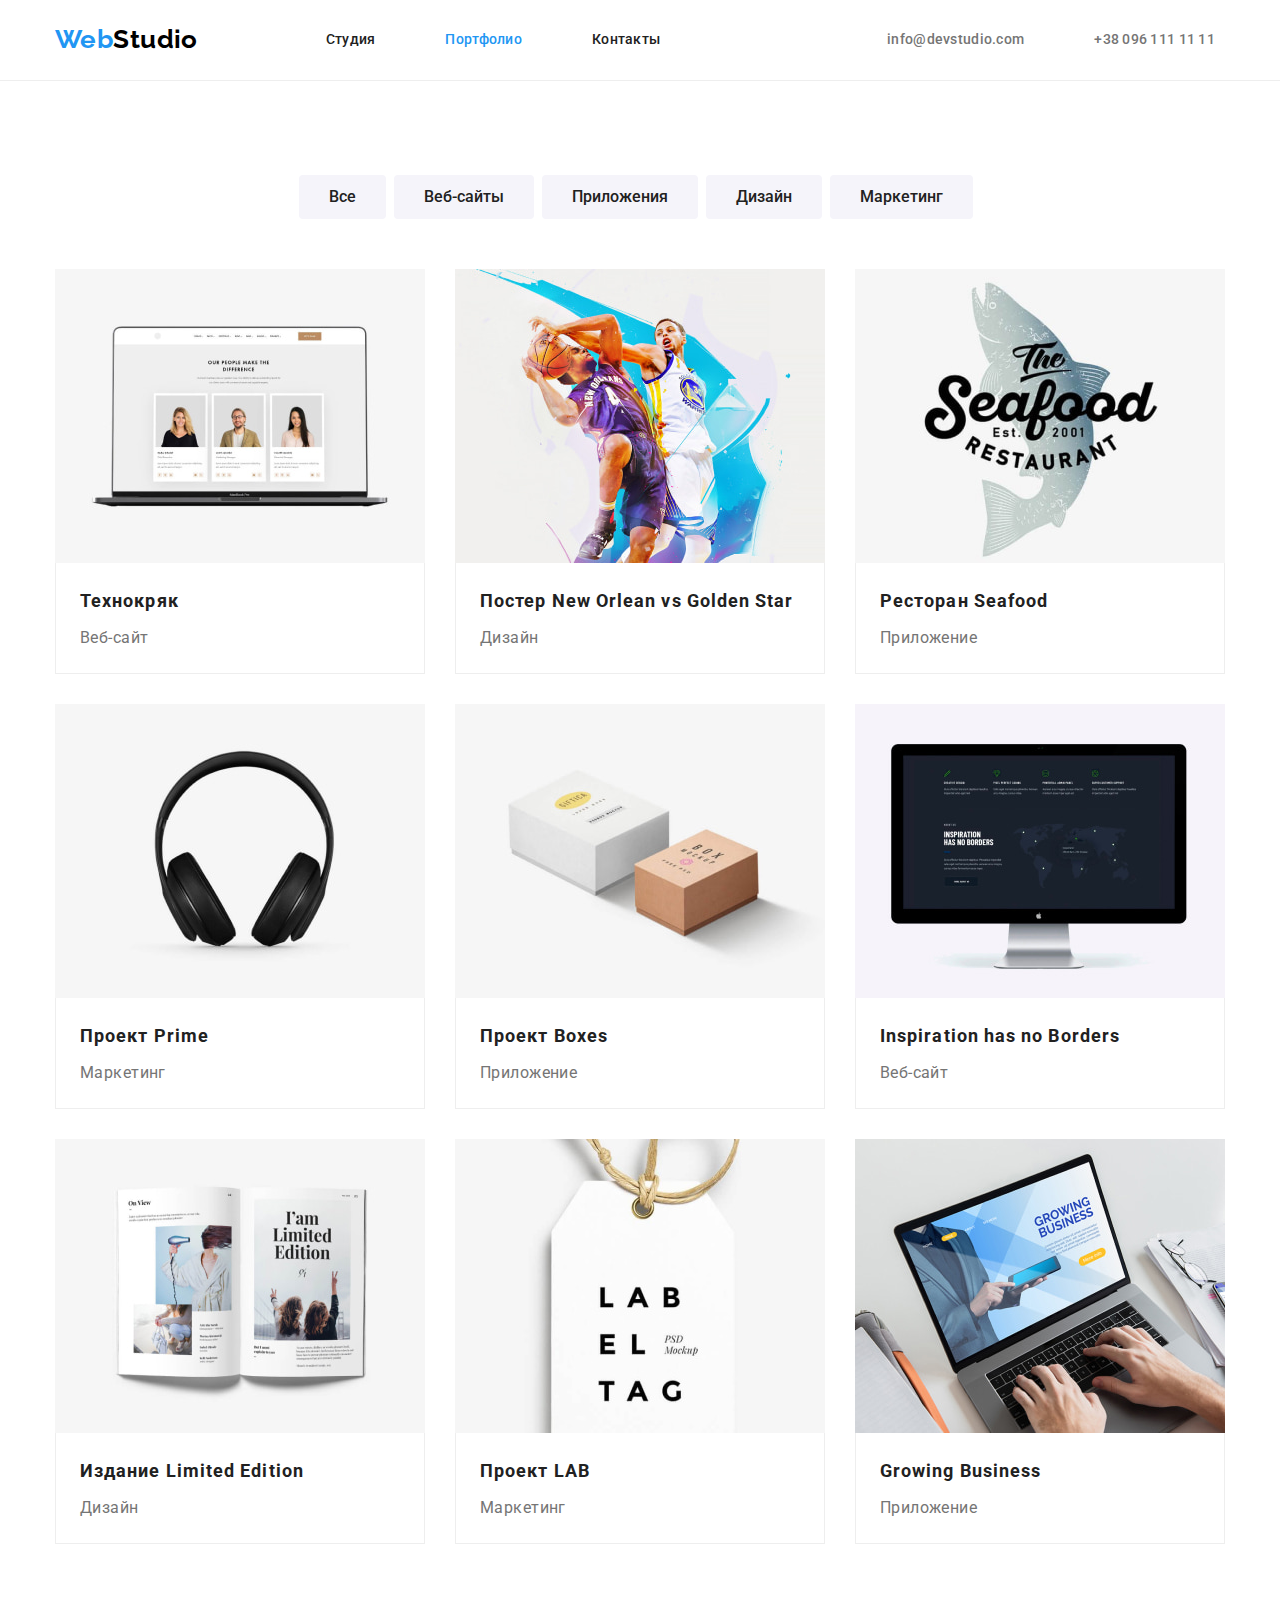
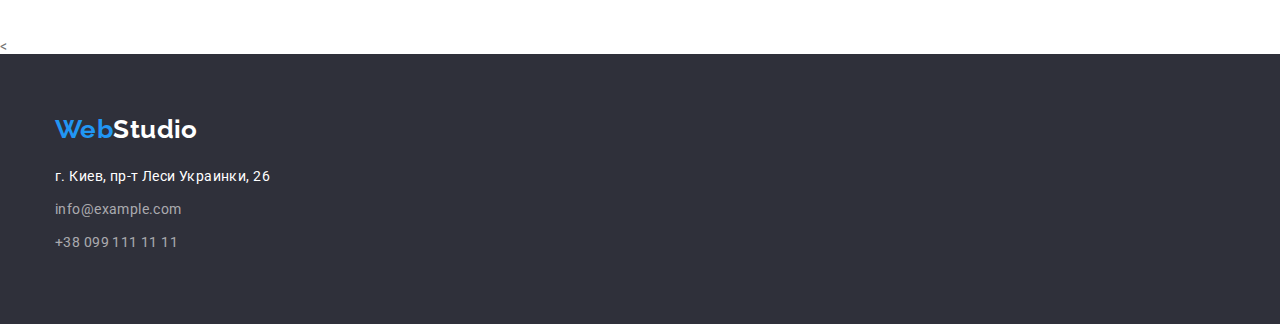
==== portfolio.html @ 542a83ba "16.04." ====
<!DOCTYPE html>
<html lang="ru">
<head>
    <meta charset="UTF-8">
    <meta http-equiv="X-UA-Compatible" content="IE=edge">
    <meta name="viewport" content="width=device-width, initial-scale=1.0">
    <title>portfolio</title>
    <link rel="preconnect" href="https://fonts.googleapis.com">
    <link rel="preconnect" href="https://fonts.gstatic.com" crossorigin>
    <link href="https://fonts.googleapis.com/css2?family=Roboto:wght@400;500;700;900&display=swap" rel="stylesheet">
    <link href="https://fonts.googleapis.com/css2?family=Raleway:wght@700&family=Roboto:wght@400;500;700;900&display=swap"
        rel="stylesheet">
    <link rel="stylesheet" href="https://cdnjs.cloudflare.com/ajax/libs/modern-normalize/1.1.0/modern-normalize.min.css">
    <link rel="stylesheet" href="./css/style.css">
</head>
<body>
    <header class="header">
        <div class="conteiner nav-head">
            <a href="https://www.google.com/"><span class="web-logo">Web</span><span class="studio-logo">Studio</span></a>
            <nav>
                <ul class="site-nav list">
                    <li class="item"> <a href="./index.html" class="link">Студия</a></li>
                    <li class="item"> <a href="#" class="link current">Портфолио</a></li>
                    <li class="item"> <a href="https://www.google.com/" class="link">Контакты</a></li>
                </ul>
            </nav>
            <ul class="auth-nav list">
                <li class="item"> <a href="mailto:info@devstudio.com" class="link">info@devstudio.com</a></li>
                <li class="item"> <a href="tel:+380961111111" class="link">+38 096 111 11 11</a></li>
            </ul>
        </div>
    </header>
    <main>
        <!--nav-button-->
        <section class="section">
            <div class="conteiner">
            <h1 class="invisible-header">Nav-button</h1>
            <!-- <div class="flex-container"> -->
            <ul class=" nav-projects list">
                <li class="item btn-projects"><button type="button" class="button">Все</button> </li>
                <li class="item btn-projects"><button type="button"class="button">Веб-сайты</button></li>
                <li class="item btn-projects"><button type="button" class="button">Приложения</button></li>
                <li class="item btn-projects"><button type="button" class="button">Дизайн</button></li>
                <li class="item btn-projects"><button type="button" class="button">Маркетинг</button></li>
            </ul>
        <!--progects-->
            <ul class="advantage list">
                <li class="flex-element-work">
                <a href=""><img src="./images/tech-crack.jpg" width="370" alt="Laptop"> 
                <div class="card-text">
                    <h2 class="section-title-progects">Технокряк</h2>
                    <p class="section-text-progects ">Веб-сайт</p>
                    </div>
                    </a>
                </li>
                <li class="flex-element-work">
                    <a href=""><img src="./images/poster.jpg" width="370" alt="Basketball team poster ">
                <div class="card-text">
                        <h2 class="section-title-progects">Постер New Orlean vs Golden Star</h2>
                    <p class="section-text-progects">Дизайн</p>
                </div></a>
                </li>
                <li class="flex-element-work">
                    <a href=""><img src="./images/restoran.jpg" width="370" alt="restoran-app">
                <div class="card-text">
                        <h2 class="section-title-progects">Ресторан Seafood</h2>
                    <p class="section-text-progects">Приложение</p>
                </div></a>
                </li>
                <li class="flex-element-work">
                    <a href=""><img src="./images/progect-prime.jpg" width="370" alt="headphones">
                    <div class="card-text">
                        <h2 class="section-title-progects">Проект Prime</h2>
                    <p class="section-text-progects">Маркетинг</p>
                </div></a>
                </li>
                <li class="flex-element-work">
                    <a href=""><img src="./images/progect-boxes.jpg" width="370" alt="Boxes">
                    <div class="card-text">
                        <h2 class="section-title-progects">Проект Boxes</h2>
                    <p class="section-text-progects">Приложение</p>
                </div></a>
                </li>
                <li class="flex-element-work">
                    <a href=""><img src="./images/inspiration.jpg" width="370" alt="Imac">
                    <div class="card-text">
                        <h2 class="section-title-progects">Inspiration has no Borders</h2>
                    <p class="section-text-progects">Веб-сайт</p>
                </div></a>
                </li>
                <li class="flex-element-work">
                    <a href=""><img src="./images/edition-limited.jpg" width="370" alt="Book">
                    <div class="card-text">
                        <h2 class="section-title-progects">Издание Limited Edition</h2>
                    <p class="section-text-progects">Дизайн</p>
                </div></a>
                </li>
                <li class="flex-element-work">
                    <a href=""><img src="./images/project-lab.jpg" width="370" alt="Tag">
                    <div class="card-text">
                        <h2 class="section-title-progects">Проект LAB</h2>
                    <p class="section-text-progects">Маркетинг</p>
                </div></a>
                </li>
                <li class="flex-element-work">
                    <a href=""><img src="./images/gro-bes.jpg" width="370" alt="Lapto and hands">
                    <div class="card-text">
                        <h2 class="section-title-progects">Growing Business</h2>
                    <p class="section-text-progects">Приложение</p>
                </div></a>
                </li>
            </ul>
            
            </div>
            </section>
        </main>
< <footer class="footer-bg">
        <div class="conteiner">
    <a href="https://www.google.com/"> <span class="web-logo-fr">Web</span><span class="studio-logo-footer">Studio</span></a>
        <address class="footer-adress">
            <ul class="footer-list list">
            <li><p class="footer-list-adress">г. Киев, пр-т Леси Украинки, 26</p> </li> 
            <li><a href="mailto:info@example.com" class="footer-list-contacts">info@example.com</a> </li>   
            <li><a href="tel:+380991111111" class="footer-list-contacts">+38 099 111 11 11</a> </li>
        </ul>
    </address>
</div>
    </footer>
</body>
</html>
---- css/style.css ----
/*Переменные*/
:root {
  --primary-text-color: #757575;
  --title-text-color: #212121;
  --accent-text-color: #2196f3;
  --primary-bg-color: #e5e5e5;
  --header-bg-color: #ffffff;
  --logo-text-studio: #000000;
  --footer-bg-color: #2f303a;
  --border-color: #eeeeee;
  --comand-bg-color: #f5f4fa;
  --hero-bg-color:#C4C4C4;
  --customers-border-color:#AFB1B8;
}
*, ::after, ::before {
    box-sizing: border-box;
    max-width: 100%;
    height: auto;
}

/*Основные*/
body {
  background-color: var(--header-bg-color);
  color: var(--primary-text-color);
  font-family: Roboto, sans-serif;
  font-size: 14px;
  letter-spacing: 0.03em;
}
img{
  display: block;
  max-width: 100%;
  height: auto;
}
a {
  text-decoration: none;
}
h1,
h2,
h3,
h4,
h5,
h6,
p {
  margin: 0;
  padding: 0;
}
.conteiner {
  width: 1200px;
  padding-left: 15px;
  padding-right: 15px;
  margin-left: auto;
  margin-right: auto;
  /* outline: 2px solid tomato; */
}

.list {
  margin: 0;
  padding: 0;
  list-style: none;
  line-height: 1.7;
}

/*Шапка*/
.header {
  background-color: var(--header-bg-color);
  border-bottom: 1px solid var(--border-color);
}
.web-logo {
  display: inline-block;
  color: var(--accent-text-color);
  font-family: "Raleway";
  font-weight: 700;
  font-size: 26px;
  line-height: 1.2;
  text-decoration: none;
  padding-top: 24px;
  padding-bottom: 25px;
}
.studio-logo {
  color: var(--logo-text-studio);
  font-family: "Raleway";
  font-weight: 700;
  font-size: 26px;
  line-height: 1.2;
  text-decoration: none;
  padding-top: 24px;
  padding-bottom: 25px;
  padding-right: 25px;
}
.logo .studio-logo:hover,
.logo .studio-logo:focus {
  color: var(--accent-text-color);
  text-decoration: none;
}
.icon-header{
    display: inline-block;
    

}
.site-nav>.item{
  padding-top: 20px;
  padding-bottom: 20px;
  padding-left: 10px;
  padding-right: 10px;
}
.auth-nav>.item{
  padding-top: 20px;
  padding-bottom: 20px;
  padding-left: 10px;
  padding-right: 10px;
}
.site-nav .link {
  color: var(--title-text-color);
  font-weight: 500;
  line-height: 1.14;
  letter-spacing: 0.02em;
}
.site-nav {
  display: flex;
  margin-left: 93px;
  
}
.site-nav .item:not(:last-child) {
  margin-right: 50px;
}
.site-nav .link:hover,
.site-nav .link:focus {
  color: var(--accent-text-color);
}

.site-nav .link.current {
  color: var(--accent-text-color);
}
.auth-nav .link {
  color: var(--primary-text-color);
  font-weight: 500;
  line-height: 1.14;
  letter-spacing: 0.02em;
}
.auth-nav .link:hover,
.auth-nav .link:focus {
  color: var(--accent-text-color);
}
.auth-nav {
  display: flex;
  margin-left: auto;
}
.auth-nav .item + .item {
  margin-left: 50px;
}
.nav-head {
  display: flex;
  align-items: center;
}
.nav-projects {
  display: flex;
  margin-bottom: 50px;
  justify-content: center;
}
.nav-projects > .item {
  margin-right: 8px;
}
/*Основной блок*/

.section .section-title {
  color: var(--title-text-color);
  font-weight: 700;
  line-height: 2;
  letter-spacing: 0.06em;
}
.section {
  padding-top: 94px;
  padding-bottom: 94px;
}
.centered {
  text-align: center;
}
.hero {
  background-color: var(--hero-bg-color);
  
  text-align: center;
  background-repeat: no-repeat;
  background-size: cover;
  padding-top: 200px;
  padding-bottom: 200px;
background: rgba(47, 48, 58, 0.4);
}
.overlay{
  max-width: 1600px;
  height: 600px;
  margin-right: auto;
  margin-left: auto;
  background-position: center; 
  background-image: linear-gradient(
    to right,
    rgba(47, 48, 58, 0.4),
    rgba(47, 48, 58, 0.4)
    ),
    url(../images/bg-image.png);
}

.section-title-main {
  width: 696px;
  margin: 0 auto;
  color: var(--header-bg-color);
  font-weight: 900;
  font-size: 44px;
  line-height: 1.36;
  letter-spacing: 0.06em;
  text-transform: uppercase;
}

.advantage {
  display: flex;
  flex-wrap: wrap;
  margin-right: -30px;
  margin-top: -30px;
}
.advantage-studio {
  display: flex;
  justify-content: space-between;
}
.advantage-studio-work{
  padding-top: 0;
}

.card-text {
  padding-left: 24px;
  padding-right: 24px;
  padding-top: 20px;
  padding-bottom: 20px;
  border-left: 1px solid var(--border-color);
  border-right: 1px solid var(--border-color);
  border-bottom: 1px solid var(--border-color);
}
.flex-container {
  display: flex;
  flex-wrap: wrap;
}
.flex-container-comand {
}
.flex-element-comand {
      background: #FFFFFF;
    /* material shadow v1 */
    box-shadow: 0px 1px 3px rgba(0, 0, 0, 0.12), 0px 1px 1px rgba(0, 0, 0, 0.14), 0px 2px 1px rgba(0, 0, 0, 0.2);
    border-radius: 0px 0px 4px 4px;
  margin-right: 30px;
}
.flex-element-comand:nth-child(n + 4) {
  margin-right: 0;
}

.comand {
  background-color: var(--comand-bg-color);
}
 .flex-element {
  width: 270px;
} 

.flex-element:nth-child(n + 4) {
  margin-right: 0;
}

.flex-element-work {
  flex-basis: calc((100% - 60px) / 3);
  margin-right: 30px;
  margin-top: 30px;
  
}
.flex-element-work:nth-child(3n) {
  margin-right: 0;
}
.flex-element-work:nth-last-child(-1 + 3) {
  margin-bottom: 0;
}

.section-title-studio {
  margin-bottom: 10px;
  color: var(--title-text-color);
  font-size: 14px;
  font-weight: 700;
  line-height: 1.14;
  text-transform: uppercase;
}
.section-text-studio {
  color: var(--primary-text-color);
  line-height: 1.71;
}
.section-title-progects {
  margin-bottom: 4px;
  color: var(--title-text-color);
  font-size: 18px;
  font-weight: 700;
  line-height: 2;
  letter-spacing: 0.06em;
}
.section-text-progects {
  color: var(--primary-text-color);
  font-size: 16px;
  line-height: 1.875;
}
.section-title-block {
  margin-bottom: 50px;
  color: var(--title-text-color);
  font-weight: 700;
  font-size: 36px;
  line-height: 1.17;
}
.section-title-comand {
  margin-top: 30px;
  margin-bottom: 10px;
  color: var(--title-text-color);
  font-weight: 500;
  font-size: 16px;
  line-height: 1.19;
  text-align: center;
}
.section-text-comand {
  color: var(--primary-text-color);
  font-size: 16px;
  line-height: 1.19;
  text-align: center;
  margin-bottom: 30px;
}

.section-text {
  line-height: 1.7;
}

/*Buton*/
.button {
  color: var(--title-text-color);
  background-color: var(--comand-bg-color)
  cursor: pointer;
  font-weight: 500;
  font-size: 16px;
  line-height: 1.625;
  border-radius: 4px;
  border-color: transparent;
}
.btn-projects{
background-color: var(--comand-bg-color);
color: var(--title-text-color);
border-radius: 4px;
padding-top: 6px;
padding-bottom: 6px;
padding-left: 22px;
padding-right: 22px;
}
.btn-projects:hover,
.btn-projects:focus{
  background-color: var(--accent-text-color);
  color: var(--header-bg-color);

}
.button:hover,
.button:focus {
  background-color: var(--accent-text-color);
  color: var(--header-bg-color);
  
}

/* .nav-projects > .item {
  background-color: var(--comand-bg-color);
} */

.button-primary {
  display: flex;
  flex-direction: row;
  align-items: flex-start;
  padding: 10px 32px;
  box-shadow: 0px 4px 4px rgba(0, 0, 0, 0.15);
  border-radius: 4px;
  margin-left: auto;
  margin-right: auto;
  margin-top: 30px;
  background-color: var(--accent-text-color);
  color: var(--header-bg-color);
  border-color: var(--accent-text-color);
  font-weight: 700;
  font-size: 16px;
  line-height: 1.875;
  border-radius: 4px;
  border-color: transparent;
}

.button-primary:hover,
.button-primary:focus {
  background-color: var(--header-bg-color);
  color: var(--accent-text-color);
}
.customers-title{
  color: var(--title-text-color);
  font-weight: 700;
  font-size: 36px;
  line-height: 1,1719;
  text-align: center;
}
.customers-list{
  display: flex;
}
 .customers-img{
  flex-wrap: nowrap;
  display: block;
  margin-top: 50px;
  margin-right: 30px;
  padding-top: 16px;
  padding-bottom: 16px; 
  padding-left: 32px; 
  padding-right: 32px;
  border: 1px solid var(--customers-border-color);
  border-radius: 4px;
} 
.customers-img:hover {
  color: var(--accent-text-color);
}
.customers-img:last-child {
  margin-right:0;
}
.logo-customers{
  color: var(--customers-border-color);
}
.logo-customers:hover{
  color: var(--accent-text-color);
}
/*Низ*/
.footer-bg {
  background-color: var(--footer-bg-color);
  padding-top: 60px;
  padding-bottom: 60px;
}

.footer-list-adress {
  color: var(--header-bg-color);
  font-style: normal;
  font-size: 14px;
  line-height: 1.71;
  margin-bottom: 9px;
}

.footer-list-contacts {
  font-style: normal;
  line-height: 1.7;
  color: rgba(255, 255, 255, 0.6);
  margin-bottom: 9px;
}

.web-logo-fr {
  display: inline-block;

  color: var(--accent-text-color);

  font-family: "Raleway";
  font-weight: 700;
  font-size: 26px;
  line-height: 1.2;
  text-decoration: none;
}


.studio-logo-footer {
  color: var(--header-bg-color);
  font-family: "Raleway";
  font-weight: 700;
  font-size: 26px;
  line-height: 1.2;
  text-decoration: none;
}

.footer-adress {
  margin-top: 20px;
}
.footer-list-contacts{
  display: block;
  margin-bottom: 9px;
}
.tel {
  margin-bottom: 0;
}

.invisible-header {
  display: none;
}
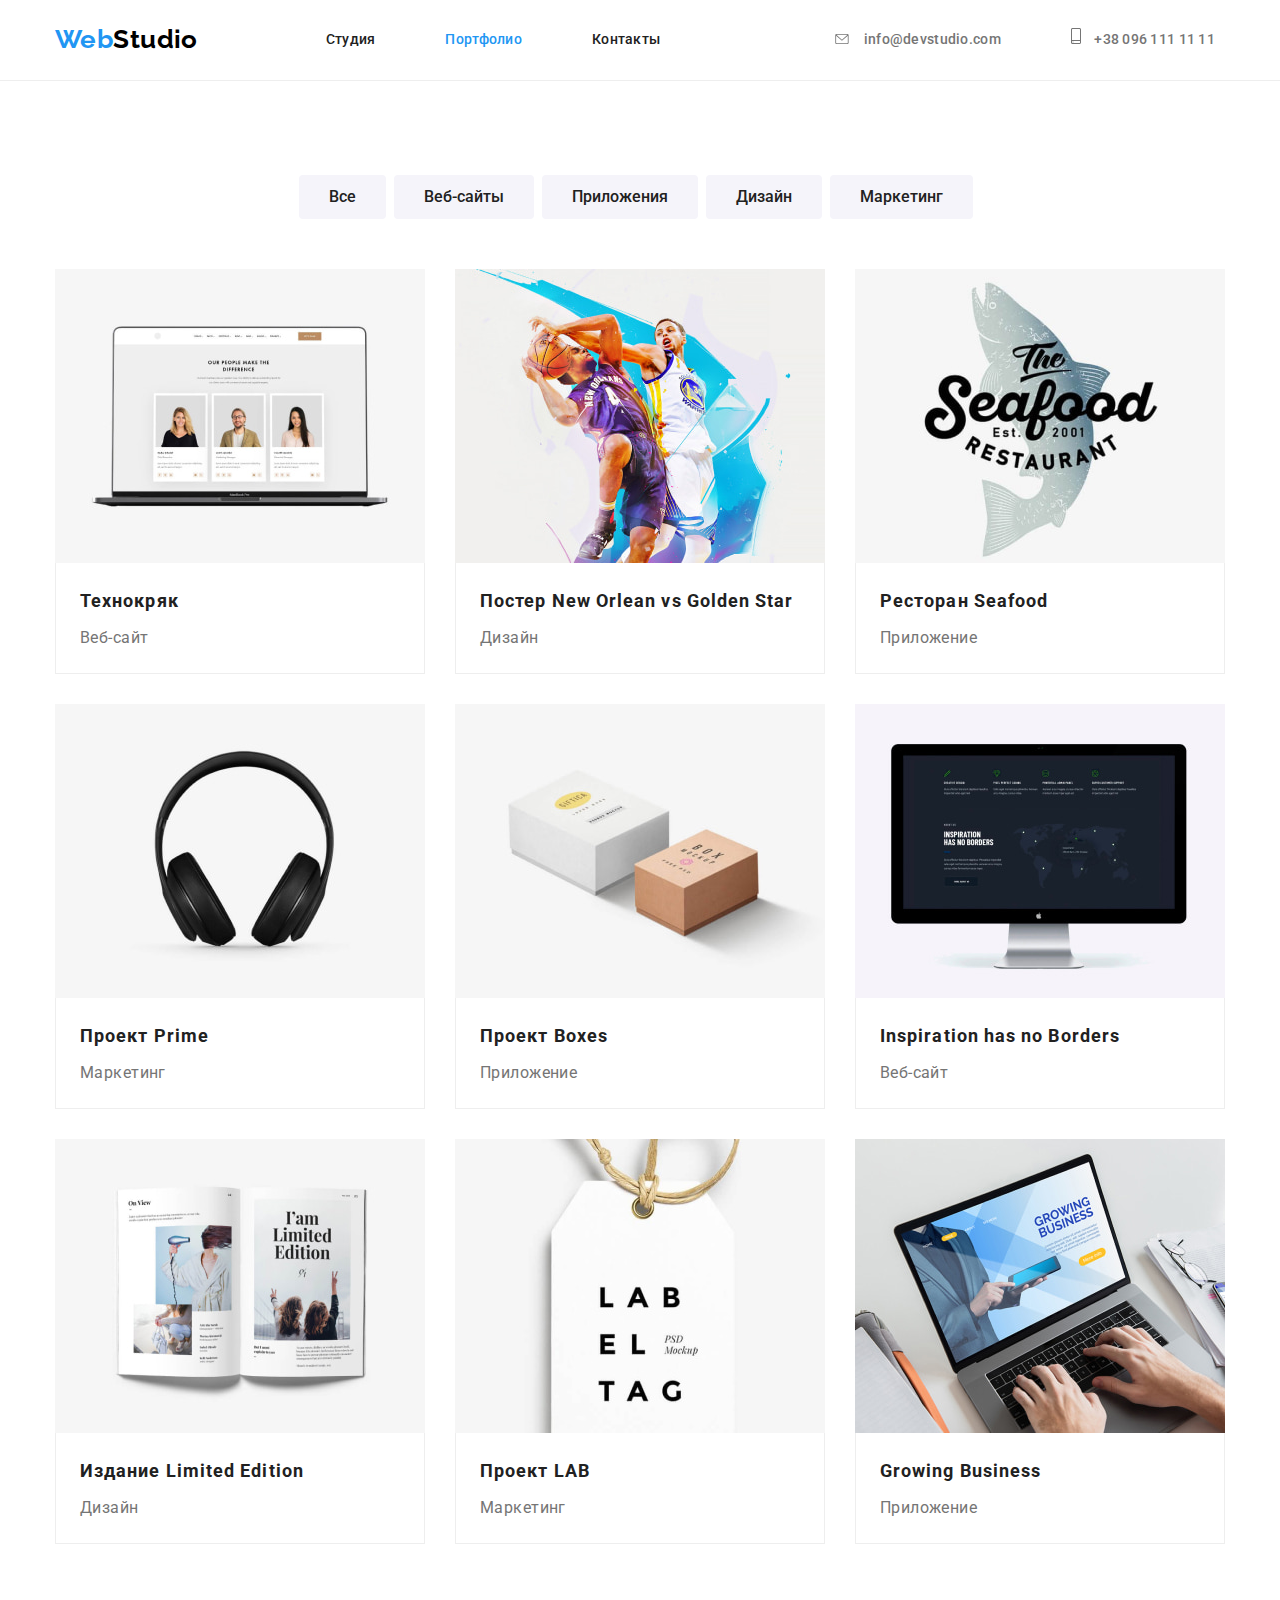
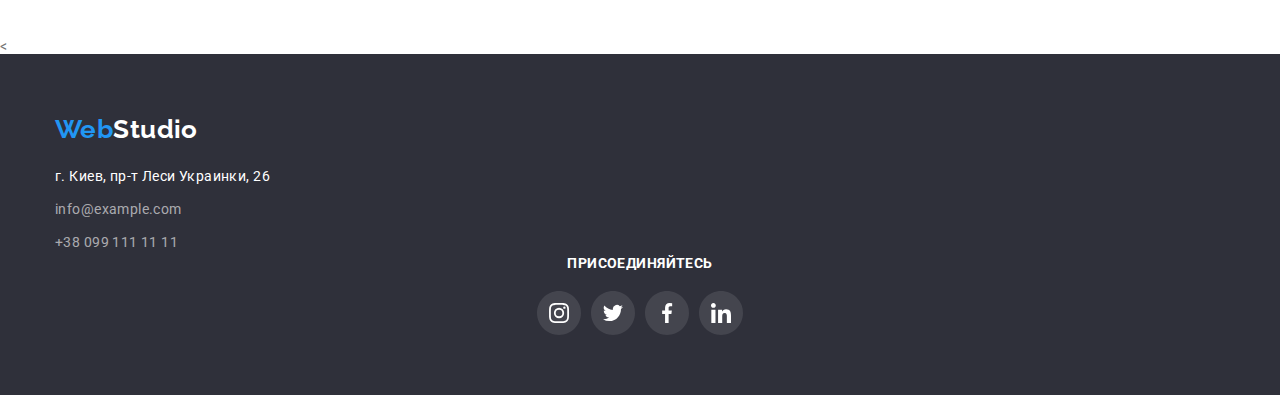
==== commit a018d106: "17.04" ====
--- a/portfolio.html
+++ b/portfolio.html
@@ -19,14 +19,32 @@
             <a href="https://www.google.com/"><span class="web-logo">Web</span><span class="studio-logo">Studio</span></a>
             <nav>
                 <ul class="site-nav list">
-                    <li class="item"> <a href="./index.html" class="link">Студия</a></li>
+                    <li class="item"> <a href="./index.html" class="link ">Студия</a></li>
                     <li class="item"> <a href="#" class="link current">Портфолио</a></li>
                     <li class="item"> <a href="https://www.google.com/" class="link">Контакты</a></li>
                 </ul>
             </nav>
             <ul class="auth-nav list">
-                <li class="item"> <a href="mailto:info@devstudio.com" class="link">info@devstudio.com</a></li>
-                <li class="item"> <a href="tel:+380961111111" class="link">+38 096 111 11 11</a></li>
+                <li class="item">
+                    <svg class="icon-header-mail" width="10px" height="16px">
+                        <use href="./icon/sprite.svg#icon-mail">
+    
+                        </use>
+                    </svg>
+    
+                    <a href="mailto:info@devstudio.com" class="link">info@devstudio.com</a>
+    
+                </li>
+                <li class="item">
+                    <svg class="icon-header" width="10px" height="16px">
+                        <use href="./icon/sprite.svg#icon-smartphone">
+    
+                        </use>
+                    </svg>
+                    <a href="tel:+380961111111" class="link">+38 096 111 11 11</a>
+                </li>
+    
+    
             </ul>
         </div>
     </header>
@@ -114,14 +132,38 @@
             </div>
             </section>
         </main>
-< <footer class="footer-bg">
+<  <footer class="footer-bg">
         <div class="conteiner">
+            
     <a href="https://www.google.com/"> <span class="web-logo-fr">Web</span><span class="studio-logo-footer">Studio</span></a>
         <address class="footer-adress">
             <ul class="footer-list list">
             <li><p class="footer-list-adress">г. Киев, пр-т Леси Украинки, 26</p> </li> 
             <li><a href="mailto:info@example.com" class="footer-list-contacts">info@example.com</a> </li>   
-            <li><a href="tel:+380991111111" class="footer-list-contacts">+38 099 111 11 11</a> </li>
+            <li><a href="tel:+380991111111" class="footer-list-contacts tel">+38 099 111 11 11</a> </li>
+        </ul>
+        <h2 class="title-footer">Присоединяйтесь</h2>
+        <ul class=" footer-social list">
+            <li class="footer-social">
+                <svg class="footer-icon" width="44px" height="44px">
+                <use href="./icon/sprite.svg#icon-insta-footer">
+                </use>
+            </svg></li>
+            <li class="footer-social">
+                <svg class="footer-icon" width="44px" height="44px">
+                <use href="./icon/sprite.svg#icon-twiter-footer">
+                </use>
+            </svg></li>
+            <li class="footer-social">
+                <svg class="footer-icon" width="44px" height="44px">
+                <use href="./icon/sprite.svg#icon-facebook-footer">
+                </use>
+            </svg></li>
+            <li class="footer-social">
+                <svg class="footer-icon" width="44px" height="44px">
+                <use href="./icon/sprite.svg#icon-linkid-footer">
+                </use>
+            </svg></li>
         </ul>
     </address>
 </div>
--- a/css/style.css
+++ b/css/style.css
@@ -92,10 +92,21 @@
   color: var(--accent-text-color);
   text-decoration: none;
 }
-.icon-header{
-    display: inline-block;
-    
-
+.item>.icon-header{
+  margin-right: 10px;
+  fill: var(--primary-text-color);
+}
+.item>.icon-header-mail{
+  margin-right: 10px;
+  fill: var(--primary-text-color);
+height: 10px;
+  width: 16px;
+}
+.item>.icon-header-mail:hover{
+  fill: var(--accent-text-color);
+}
+.icon-header:hover{
+  fill: var(--accent-text-color);
 }
 .site-nav>.item{
   padding-top: 20px;
@@ -144,6 +155,7 @@
 .auth-nav {
   display: flex;
   margin-left: auto;
+  cursor: pointer;
 }
 .auth-nav .item + .item {
   margin-left: 50px;
@@ -156,7 +168,9 @@
   display: flex;
   margin-bottom: 50px;
   justify-content: center;
-}
+  cursor: pointer;
+}
+
 .nav-projects > .item {
   margin-right: 8px;
 }
@@ -216,6 +230,7 @@
   margin-right: -30px;
   margin-top: -30px;
 }
+
 .advantage-studio {
   display: flex;
   justify-content: space-between;
@@ -239,6 +254,18 @@
 }
 .flex-container-comand {
 }
+.social-links-comand{
+  justify-content: center;
+  padding-left: 32px;
+  padding-right: 32px;
+  padding-bottom: 30px;
+  margin-left: 10px;
+  margin-top: 16px;
+  cursor: pointer;
+}
+.social-links-comand:last-child{
+  margin-left: 0;
+}
 .flex-element-comand {
       background: #FFFFFF;
     /* material shadow v1 */
@@ -273,6 +300,11 @@
 .flex-element-work:nth-last-child(-1 + 3) {
   margin-bottom: 0;
 }
+.flex-element-work:hover{
+  box-shadow: 1px 4px 6px 0px #00000029;
+box-shadow: 0px 4px 4px 0px #0000000F;
+box-shadow: 0px 1px 1px 0px #0000001F;
+}
 
 .section-title-studio {
   margin-bottom: 10px;
@@ -322,7 +354,13 @@
   text-align: center;
   margin-bottom: 30px;
 }
-
+.comand-social{
+  fill:var(--header-bg-color);
+  
+}
+.comand-social:hover{
+  fill:var(--accent-text-color)
+}
 .section-text {
   line-height: 1.7;
 }
@@ -346,12 +384,15 @@
 padding-bottom: 6px;
 padding-left: 22px;
 padding-right: 22px;
+
 }
 .btn-projects:hover,
 .btn-projects:focus{
   background-color: var(--accent-text-color);
   color: var(--header-bg-color);
-
+  box-shadow: 0px 2px 2px 0px #0000001F;
+  box-shadow: 0px 1px 2px 0px #00000014;
+  box-shadow: 0px 3px 1px 0px #0000001A;
 }
 .button:hover,
 .button:focus {
@@ -399,7 +440,8 @@
 .customers-list{
   display: flex;
 }
- .customers-img{
+  .customers-img{
+    fill: var(--customers-border-color);
   flex-wrap: nowrap;
   display: block;
   margin-top: 50px;
@@ -410,19 +452,28 @@
   padding-right: 32px;
   border: 1px solid var(--customers-border-color);
   border-radius: 4px;
+  cursor: pointer;
 } 
+.footer-icon{
+    fill: rgb(255, 255, 255, 10%);
+}
+.footer-icon:hover{
+    fill: var(--accent-text-color);
+}
 .customers-img:hover {
-  color: var(--accent-text-color);
+  fill: var(--accent-text-color);
+  border-color: var(--accent-text-color);
 }
 .customers-img:last-child {
   margin-right:0;
 }
 .logo-customers{
-  color: var(--customers-border-color);
+  fill: var(--customers-border-color);
 }
 .logo-customers:hover{
-  color: var(--accent-text-color);
-}
+  fill: var(--accent-text-color);
+}
+
 /*Низ*/
 .footer-bg {
   background-color: var(--footer-bg-color);
@@ -447,9 +498,7 @@
 
 .web-logo-fr {
   display: inline-block;
-
-  color: var(--accent-text-color);
-
+  color: var(--accent-text-color);
   font-family: "Raleway";
   font-weight: 700;
   font-size: 26px;
@@ -481,4 +530,24 @@
 .invisible-header {
   display: none;
 }
-
+.title-footer{
+  display: block;
+  color: var(--header-bg-color);
+  font-style: normal;
+  font-weight: 700;
+  font-size: 14px;
+  line-height: 1,14;
+  letter-spacing: 0.03em;
+  text-transform: uppercase;
+  text-align: center;
+  margin-bottom: 20px;
+}
+.footer-social{
+  display: flex;
+  justify-content: center;
+  margin-right: 10px;
+  cursor: pointer;
+}
+.footer-social:last-child{
+  margin-right: 0;
+}
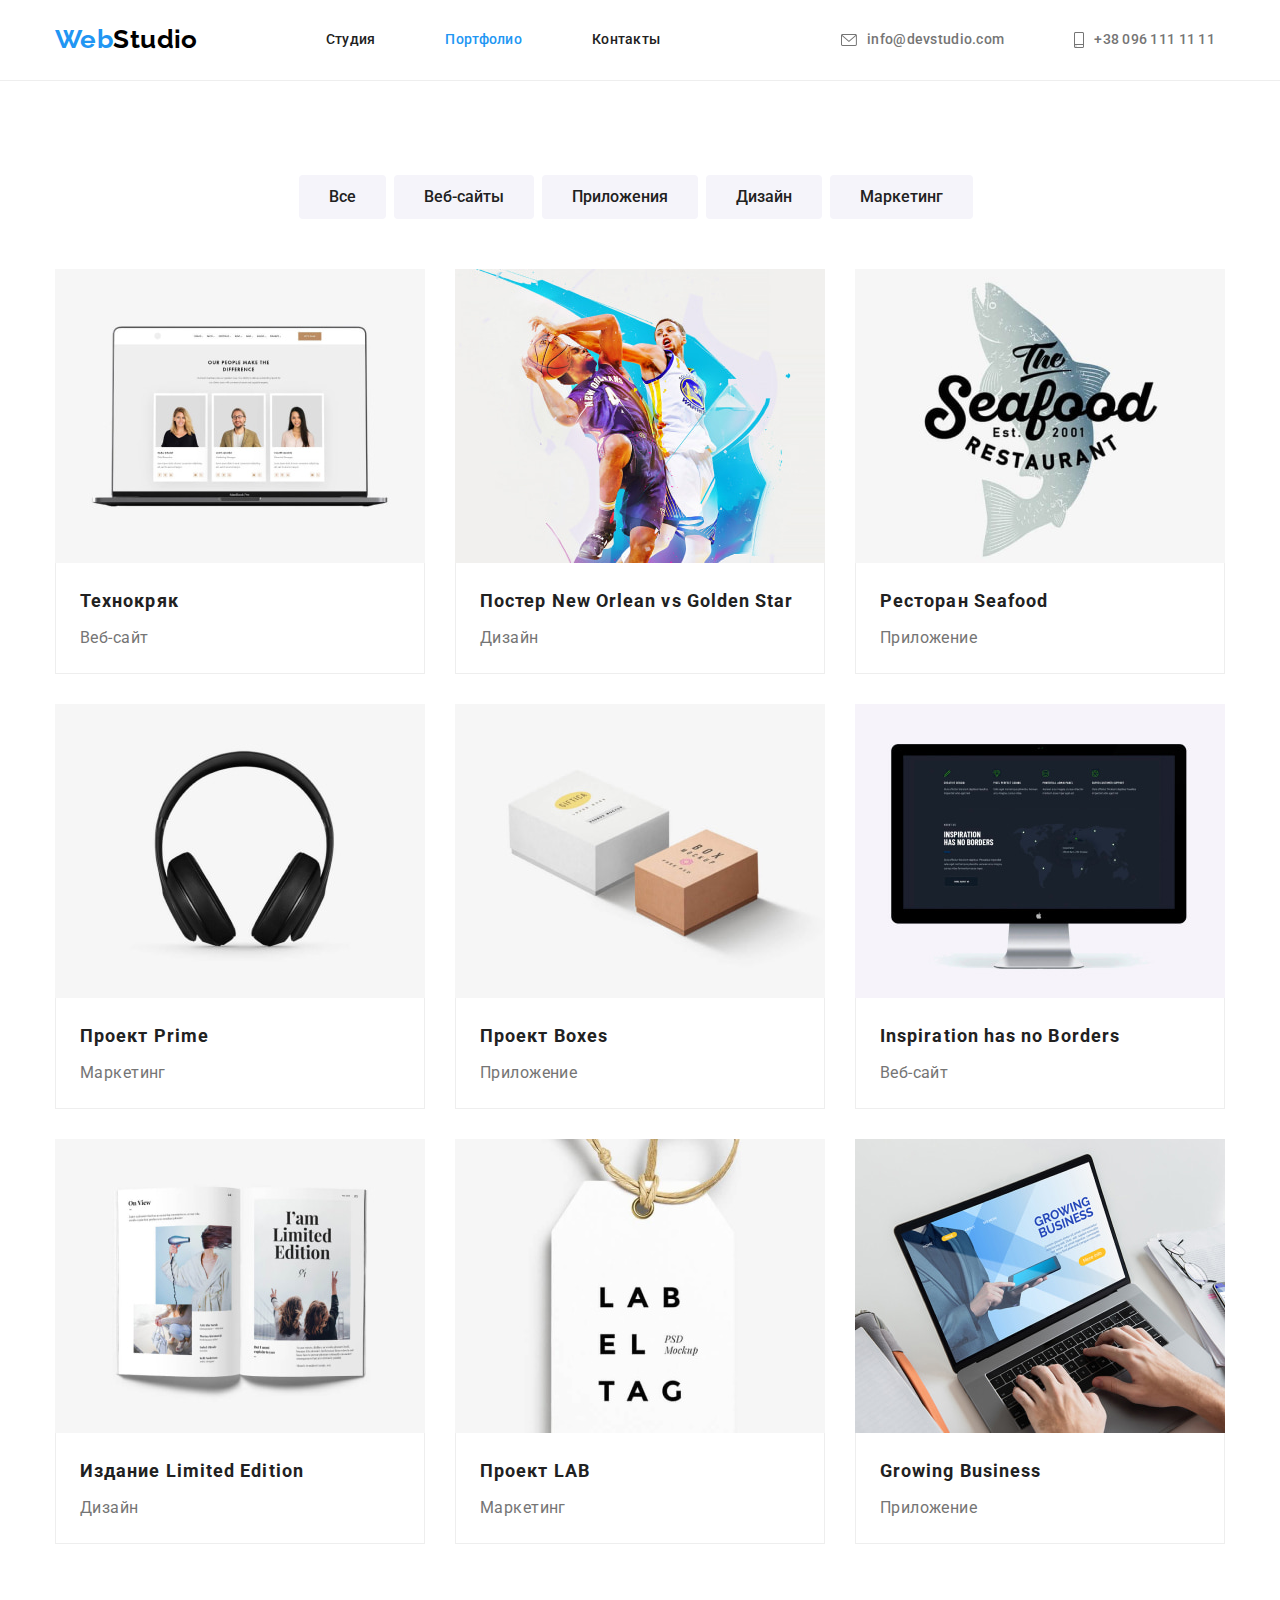
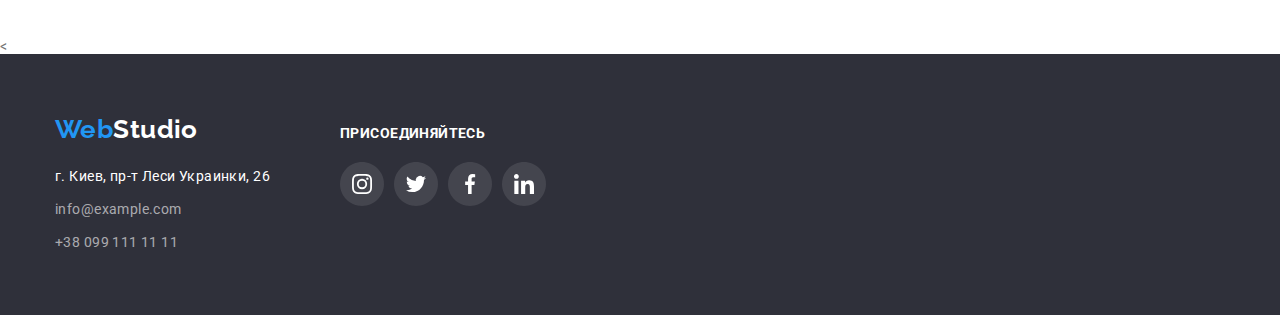
==== commit cb681abb: "22.04(hw-4)cor" ====
--- a/portfolio.html
+++ b/portfolio.html
@@ -24,27 +24,32 @@
                     <li class="item"> <a href="https://www.google.com/" class="link">Контакты</a></li>
                 </ul>
             </nav>
-            <ul class="auth-nav list">
+            <ul class="auth-nav list ">
+    
                 <li class="item">
-                    <svg class="icon-header-mail" width="10px" height="16px">
-                        <use href="./icon/sprite.svg#icon-mail">
     
-                        </use>
-                    </svg>
+                    <a href="mailto:info@devstudio.com" class="link icon-header-mail">
     
-                    <a href="mailto:info@devstudio.com" class="link">info@devstudio.com</a>
+                        <svg class="icon-header" width="16px" height="12px">
+                            <use href="./icon/sprite.svg#icon-mail">
+    
+                            </use>
+                        </svg>
+                        info@devstudio.com</a>
     
                 </li>
+    
                 <li class="item">
-                    <svg class="icon-header" width="10px" height="16px">
-                        <use href="./icon/sprite.svg#icon-smartphone">
     
-                        </use>
-                    </svg>
-                    <a href="tel:+380961111111" class="link">+38 096 111 11 11</a>
+                    <a href="tel:+380961111111" class="link icon-header-mail">
+                        <svg class="icon-header" width="10px" height="16px">
+                            <use href="./icon/sprite.svg#icon-smartphone">
+    
+                            </use>
+                        </svg>
+                        +38 096 111 11 11</a>
+    
                 </li>
-    
-    
             </ul>
         </div>
     </header>
@@ -132,40 +137,52 @@
             </div>
             </section>
         </main>
-<  <footer class="footer-bg">
-        <div class="conteiner">
+< <footer class="footer-bg">
+        <div class="conteiner footer-conteiner">
+            <div class="footer-bg-flex">   
+            <a href="https://www.google.com/"> <span class="web-logo-fr">Web</span><span
+                    class="studio-logo-footer">Studio</span></a>
+            <address class="footer-adress">
+                <ul class="footer-list list">
+                    <li>
+                        <p class="footer-list-adress">г. Киев, пр-т Леси Украинки, 26</p>
+                    </li>
+                    <li><a href="mailto:info@example.com" class="footer-list-contacts">info@example.com</a> </li>
+                    <li><a href="tel:+380991111111" class="footer-list-contacts tel">+38 099 111 11 11</a> </li>
+                </ul>
+</div>
+            </address>
+        
+        <div class="social-footer">
+             <h2 class="title-footer-bg">Присоединяйтесь</h2>
             
-    <a href="https://www.google.com/"> <span class="web-logo-fr">Web</span><span class="studio-logo-footer">Studio</span></a>
-        <address class="footer-adress">
-            <ul class="footer-list list">
-            <li><p class="footer-list-adress">г. Киев, пр-т Леси Украинки, 26</p> </li> 
-            <li><a href="mailto:info@example.com" class="footer-list-contacts">info@example.com</a> </li>   
-            <li><a href="tel:+380991111111" class="footer-list-contacts tel">+38 099 111 11 11</a> </li>
-        </ul>
-        <h2 class="title-footer">Присоединяйтесь</h2>
-        <ul class=" footer-social list">
-            <li class="footer-social">
-                <svg class="footer-icon" width="44px" height="44px">
-                <use href="./icon/sprite.svg#icon-insta-footer">
-                </use>
-            </svg></li>
-            <li class="footer-social">
-                <svg class="footer-icon" width="44px" height="44px">
-                <use href="./icon/sprite.svg#icon-twiter-footer">
-                </use>
-            </svg></li>
-            <li class="footer-social">
-                <svg class="footer-icon" width="44px" height="44px">
-                <use href="./icon/sprite.svg#icon-facebook-footer">
-                </use>
-            </svg></li>
-            <li class="footer-social">
-                <svg class="footer-icon" width="44px" height="44px">
-                <use href="./icon/sprite.svg#icon-linkid-footer">
-                </use>
-            </svg></li>
-        </ul>
-    </address>
+            <ul class=" footer-social list">
+                <li class="footer-social-icon">
+                    <svg class="footer-icon" width="44px" height="44px">
+                        <use href="./icon/sprite.svg#icon-insta-footer">
+                        </use>
+                    </svg>
+                </li>
+                <li class="footer-social-icon">
+                    <svg class="footer-icon" width="44px" height="44px">
+                        <use href="./icon/sprite.svg#icon-twiter-footer">
+                        </use>
+                    </svg>
+                </li>
+                <li class="footer-social-icon">
+                    <svg class="footer-icon" width="44px" height="44px">
+                        <use href="./icon/sprite.svg#icon-facebook-footer">
+                        </use>
+                    </svg>
+                </li>
+                <li class="footer-social-icon">
+                    <svg class="footer-icon" width="44px" height="44px">
+                        <use href="./icon/sprite.svg#icon-linkid-footer">
+                        </use>
+                    </svg>
+                </li>
+            </ul>
+        </div>
 </div>
     </footer>
 </body>
--- a/css/style.css
+++ b/css/style.css
@@ -92,22 +92,21 @@
   color: var(--accent-text-color);
   text-decoration: none;
 }
-.item>.icon-header{
+.item> .icon-header-mail >.icon-header{
   margin-right: 10px;
+ 
+}
+.icon-header-mail{
+  display: flex;
+  align-items: normal;
+}
+.item>.icon-header-mail{
   fill: var(--primary-text-color);
-}
-.item>.icon-header-mail{
-  margin-right: 10px;
-  fill: var(--primary-text-color);
-height: 10px;
-  width: 16px;
 }
 .item>.icon-header-mail:hover{
   fill: var(--accent-text-color);
 }
-.icon-header:hover{
-  fill: var(--accent-text-color);
-}
+
 .site-nav>.item{
   padding-top: 20px;
   padding-bottom: 20px;
@@ -120,6 +119,7 @@
   padding-left: 10px;
   padding-right: 10px;
 }
+
 .site-nav .link {
   color: var(--title-text-color);
   font-weight: 500;
@@ -254,15 +254,45 @@
 }
 .flex-container-comand {
 }
+.icon-social{
+  display: flex;
+  justify-content: center;
+  background-color: var(--header-bg-color);
+  width: 44px;
+  height: 44px;
+border-radius: 20px;
+  margin-right: 10px;
+}
+
+.icon-social:hover{
+  background-color:var(--accent-text-color)
+}
+.icon-social:last-child{
+  margin-right: 0;
+}
+.comand-social{
+  display: block;
+fill: var(--customers-border-color);
+}
+
+.comand-social:hover{
+  fill: var(--header-bg-color)
+  
+}
+.comand-social-card{
+padding-top: 30px;
+padding-bottom: 30px;
+padding-left: 32px;
+padding-right: 32px;
+}
 .social-links-comand{
+  display: flex;
   justify-content: center;
-  padding-left: 32px;
-  padding-right: 32px;
-  padding-bottom: 30px;
   margin-left: 10px;
   margin-top: 16px;
   cursor: pointer;
 }
+
 .social-links-comand:last-child{
   margin-left: 0;
 }
@@ -305,7 +335,29 @@
 box-shadow: 0px 4px 4px 0px #0000000F;
 box-shadow: 0px 1px 1px 0px #0000001F;
 }
-
+.work-position-img{
+
+}
+.work-position{
+  position: relative;
+}
+.work-position-title{
+  width: 370px;
+  height: 70px;
+  background-color: rgba(47, 48, 58, 0.8);
+  position: absolute;
+  left: 0;
+  bottom: 0;
+  
+}
+.title-position{
+  padding-top: 27px;
+  color: var(--header-bg-color);
+  font-weight: 700;
+  line-height: 1.1428;
+  text-align: center;
+  letter-spacing: 0.03em;
+}
 .section-title-studio {
   margin-bottom: 10px;
   color: var(--title-text-color);
@@ -317,6 +369,15 @@
 .section-text-studio {
   color: var(--primary-text-color);
   line-height: 1.71;
+}
+.logo-advantage{
+  display: flex;
+  flex-wrap: wrap;
+  justify-content: flex-start;
+}
+.logo-advantage-logo{
+  display: flex;
+  justify-content: space-around;
 }
 .section-title-progects {
   margin-bottom: 4px;
@@ -339,7 +400,6 @@
   line-height: 1.17;
 }
 .section-title-comand {
-  margin-top: 30px;
   margin-bottom: 10px;
   color: var(--title-text-color);
   font-weight: 500;
@@ -352,17 +412,14 @@
   font-size: 16px;
   line-height: 1.19;
   text-align: center;
-  margin-bottom: 30px;
-}
-.comand-social{
-  fill:var(--header-bg-color);
-  
-}
-.comand-social:hover{
-  fill:var(--accent-text-color)
-}
+
+}
+
 .section-text {
   line-height: 1.7;
+}
+.logo-customers-icon{
+display: flex;
 }
 
 /*Buton*/
@@ -401,9 +458,7 @@
   
 }
 
-/* .nav-projects > .item {
-  background-color: var(--comand-bg-color);
-} */
+
 
 .button-primary {
   display: flex;
@@ -434,36 +489,51 @@
   color: var(--title-text-color);
   font-weight: 700;
   font-size: 36px;
-  line-height: 1,1719;
+  line-height: 1.1719;
   text-align: center;
 }
 .customers-list{
   display: flex;
-}
-  .customers-img{
-    fill: var(--customers-border-color);
+    margin-top: 50px;
+}
+
+.customers-img{
   flex-wrap: nowrap;
-  display: block;
-  margin-top: 50px;
-  margin-right: 30px;
+  display: flex;
+  align-items: flex-start;
+  
+}
+.logo-customers{
+  fill: var(--customers-border-color);
+  border: 1px solid var(--customers-border-color);
+  border-radius: 4px;
+  cursor: pointer;
   padding-top: 16px;
   padding-bottom: 16px; 
   padding-left: 32px; 
   padding-right: 32px;
-  border: 1px solid var(--customers-border-color);
-  border-radius: 4px;
-  cursor: pointer;
-} 
+}
+.logo-customers:hover{
+  fill: var(--accent-text-color);
+  border-color: var(--accent-text-color);
+}
+.customers-img-logo{
+  width: 170px;
+  height: 92px;
+  display: flex;
+  align-items: center;
+  margin-right: 30px;
+}
+
 .footer-icon{
     fill: rgb(255, 255, 255, 10%);
 }
 .footer-icon:hover{
     fill: var(--accent-text-color);
 }
-.customers-img:hover {
-  fill: var(--accent-text-color);
-  border-color: var(--accent-text-color);
-}
+ .customers-img:hover {
+  
+} 
 .customers-img:last-child {
   margin-right:0;
 }
@@ -479,8 +549,12 @@
   background-color: var(--footer-bg-color);
   padding-top: 60px;
   padding-bottom: 60px;
-}
-
+
+}
+
+.rt{
+  margin-bottom: 30px;
+}
 .footer-list-adress {
   color: var(--header-bg-color);
   font-style: normal;
@@ -515,7 +589,10 @@
   line-height: 1.2;
   text-decoration: none;
 }
-
+.footer-conteiner{
+display: flex;
+align-items: baseline;
+}
 .footer-adress {
   margin-top: 20px;
 }
@@ -530,24 +607,26 @@
 .invisible-header {
   display: none;
 }
-.title-footer{
-  display: block;
+.title-footer-bg{
   color: var(--header-bg-color);
   font-style: normal;
   font-weight: 700;
   font-size: 14px;
-  line-height: 1,14;
+  line-height: 1.14;
   letter-spacing: 0.03em;
   text-transform: uppercase;
-  text-align: center;
-  margin-bottom: 20px;
-}
-.footer-social{
-  display: flex;
-  justify-content: center;
+margin-bottom: 20px;
+}
+
+.footer-social.list{
+  display: flex;
+}
+.social-footer{
+margin-left: 70px;
+}
+.footer-social-icon{
   margin-right: 10px;
-  cursor: pointer;
-}
-.footer-social:last-child{
+}
+.footer-social-icon:last-child{
   margin-right: 0;
 }
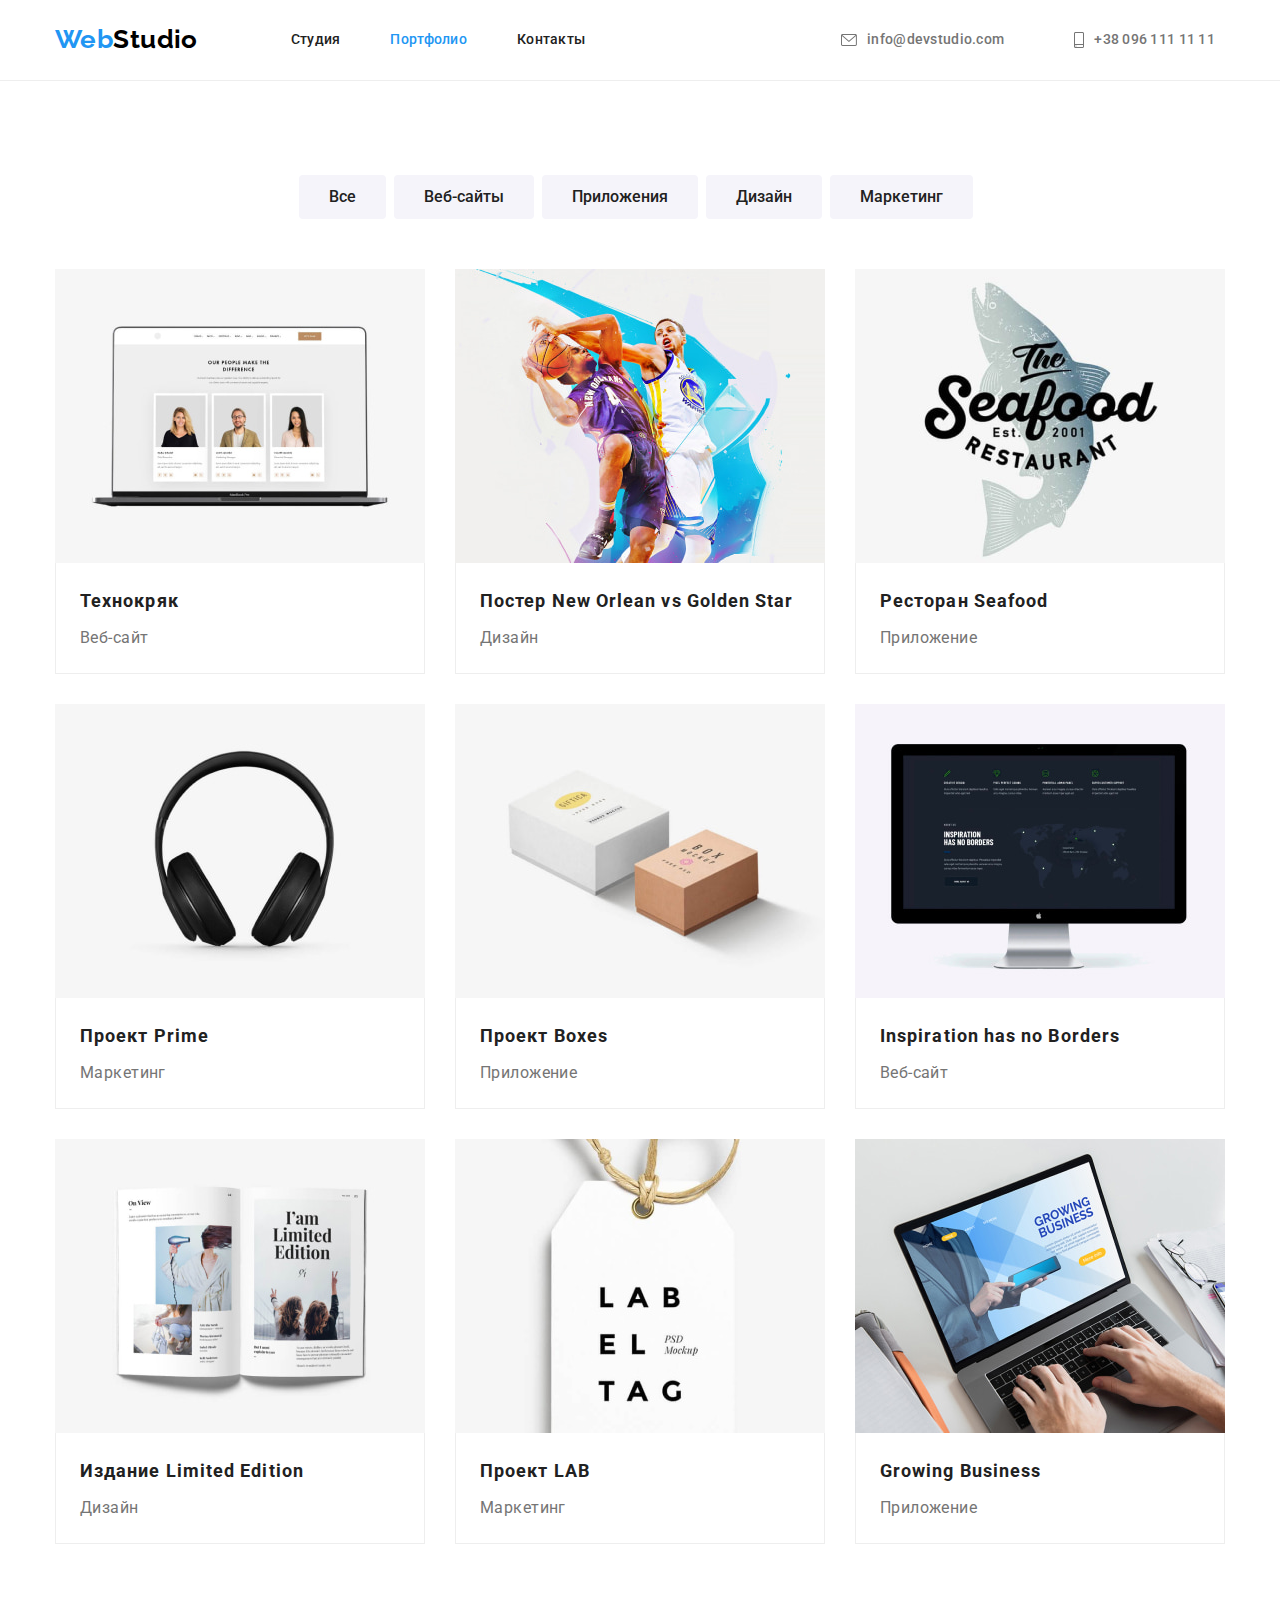
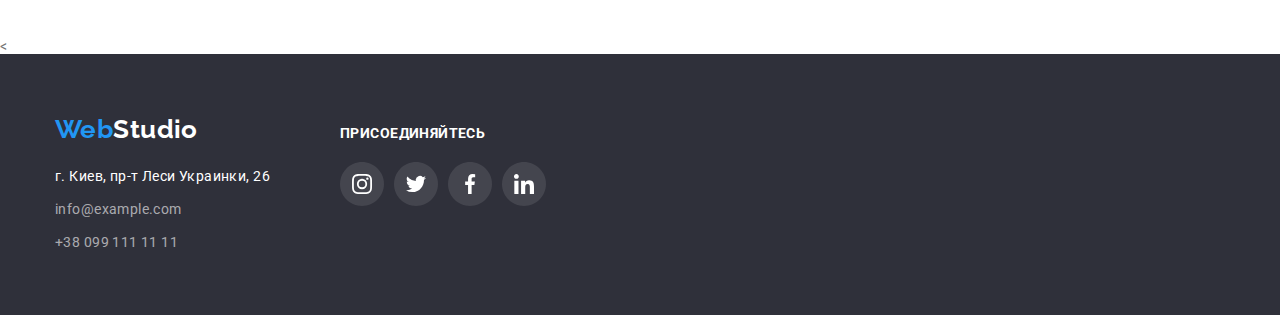
==== commit 9d4c5012: "24.04.2022" ====
--- a/portfolio.html
+++ b/portfolio.html
@@ -16,12 +16,13 @@
 <body>
     <header class="header">
         <div class="conteiner nav-head">
-            <a href="https://www.google.com/"><span class="web-logo">Web</span><span class="studio-logo">Studio</span></a>
-            <nav>
+            
+            <nav class="nav-header">
+                <a class="header-links" href="https://www.google.com/"><span class="web-logo">Web</span><span class="studio-logo">Studio</span></a>
                 <ul class="site-nav list">
-                    <li class="item"> <a href="./index.html" class="link ">Студия</a></li>
-                    <li class="item"> <a href="#" class="link current">Портфолио</a></li>
-                    <li class="item"> <a href="https://www.google.com/" class="link">Контакты</a></li>
+                    <li class="item"> <a href="./index.html" class="link link-nav">Студия</a></li>
+                    <li class="item"> <a href="#" class="link current link-nav">Портфолио</a></li>
+                    <li class="item"> <a href="https://www.google.com/" class="link link-nav">Контакты</a></li>
                 </ul>
             </nav>
             <ul class="auth-nav list ">
@@ -69,7 +70,7 @@
         <!--progects-->
             <ul class="advantage list">
                 <li class="flex-element-work">
-                <a href=""><img src="./images/tech-crack.jpg" width="370" alt="Laptop"> 
+                <a  href="#"  class="flex-work-links" ><img src="./images/tech-crack.jpg" width="370" alt="Laptop"> 
                 <div class="card-text">
                     <h2 class="section-title-progects">Технокряк</h2>
                     <p class="section-text-progects ">Веб-сайт</p>
@@ -77,7 +78,7 @@
                     </a>
                 </li>
                 <li class="flex-element-work">
-                    <a href=""><img src="./images/poster.jpg" width="370" alt="Basketball team poster ">
+                    <a class="flex-work-links" href="#"><img src="./images/poster.jpg" width="370" alt="Basketball team poster ">
                 <div class="card-text">
                         <h2 class="section-title-progects">Постер New Orlean vs Golden Star</h2>
                     <p class="section-text-progects">Дизайн</p>
@@ -154,7 +155,7 @@
             </address>
         
         <div class="social-footer">
-             <h2 class="title-footer-bg">Присоединяйтесь</h2>
+             <p class="title-footer-bg">Присоединяйтесь</p>
             
             <ul class=" footer-social list">
                 <li class="footer-social-icon">
--- a/css/style.css
+++ b/css/style.css
@@ -61,13 +61,30 @@
 }
 
 /*Шапка*/
+
 .header {
   background-color: var(--header-bg-color);
   border-bottom: 1px solid var(--border-color);
 }
+.nav-header{
+  display: flex;
+}
+.header-links{
+    padding-top: 24px;
+  padding-bottom: 25px;
+}
 .web-logo {
   display: inline-block;
   color: var(--accent-text-color);
+  font-family: "Raleway";
+  font-weight: 700;
+  font-size: 26px;
+  line-height: 1.2;
+  text-decoration: none;
+
+}
+.studio-logo {
+  color: var(--logo-text-studio);
   font-family: "Raleway";
   font-weight: 700;
   font-size: 26px;
@@ -75,17 +92,7 @@
   text-decoration: none;
   padding-top: 24px;
   padding-bottom: 25px;
-}
-.studio-logo {
-  color: var(--logo-text-studio);
-  font-family: "Raleway";
-  font-weight: 700;
-  font-size: 26px;
-  line-height: 1.2;
-  text-decoration: none;
-  padding-top: 24px;
-  padding-bottom: 25px;
-  padding-right: 25px;
+
 }
 .logo .studio-logo:hover,
 .logo .studio-logo:focus {
@@ -108,10 +115,13 @@
 }
 
 .site-nav>.item{
-  padding-top: 20px;
-  padding-bottom: 20px;
-  padding-left: 10px;
-  padding-right: 10px;
+
+
+}
+.link-nav{
+  display: block;
+  padding-top: 32px;
+  padding-bottom: 32px;
 }
 .auth-nav>.item{
   padding-top: 20px;
@@ -252,15 +262,14 @@
   display: flex;
   flex-wrap: wrap;
 }
-.flex-container-comand {
-}
+
 .icon-social{
   display: flex;
   justify-content: center;
   background-color: var(--header-bg-color);
   width: 44px;
   height: 44px;
-border-radius: 20px;
+  border-radius: 20px;
   margin-right: 10px;
 }
 
@@ -297,11 +306,14 @@
   margin-left: 0;
 }
 .flex-element-comand {
-      background: #FFFFFF;
-    /* material shadow v1 */
-    box-shadow: 0px 1px 3px rgba(0, 0, 0, 0.12), 0px 1px 1px rgba(0, 0, 0, 0.14), 0px 2px 1px rgba(0, 0, 0, 0.2);
-    border-radius: 0px 0px 4px 4px;
+  background: #FFFFFF;
   margin-right: 30px;
+  box-shadow: 
+  0px 1px 3px rgba(0, 0, 0, 0.12),
+  0px 1px 1px rgba(0, 0, 0, 0.14),
+  0px 2px 1px rgba(0, 0, 0, 0.2);
+  border-radius: 0px 0px 4px 4px;
+  
 }
 .flex-element-comand:nth-child(n + 4) {
   margin-right: 0;
@@ -330,10 +342,14 @@
 .flex-element-work:nth-last-child(-1 + 3) {
   margin-bottom: 0;
 }
+.flex-work-link{
+
+}
 .flex-element-work:hover{
-  box-shadow: 1px 4px 6px 0px #00000029;
-box-shadow: 0px 4px 4px 0px #0000000F;
-box-shadow: 0px 1px 1px 0px #0000001F;
+  box-shadow:
+  0px 1px 1px rgba(0, 0, 0, 0.12), 
+  0px 4px 4px rgba(0, 0, 0, 0.06), 
+  1px 4px 6px rgba(0, 0, 0, 0.16);
 }
 .work-position-img{
 
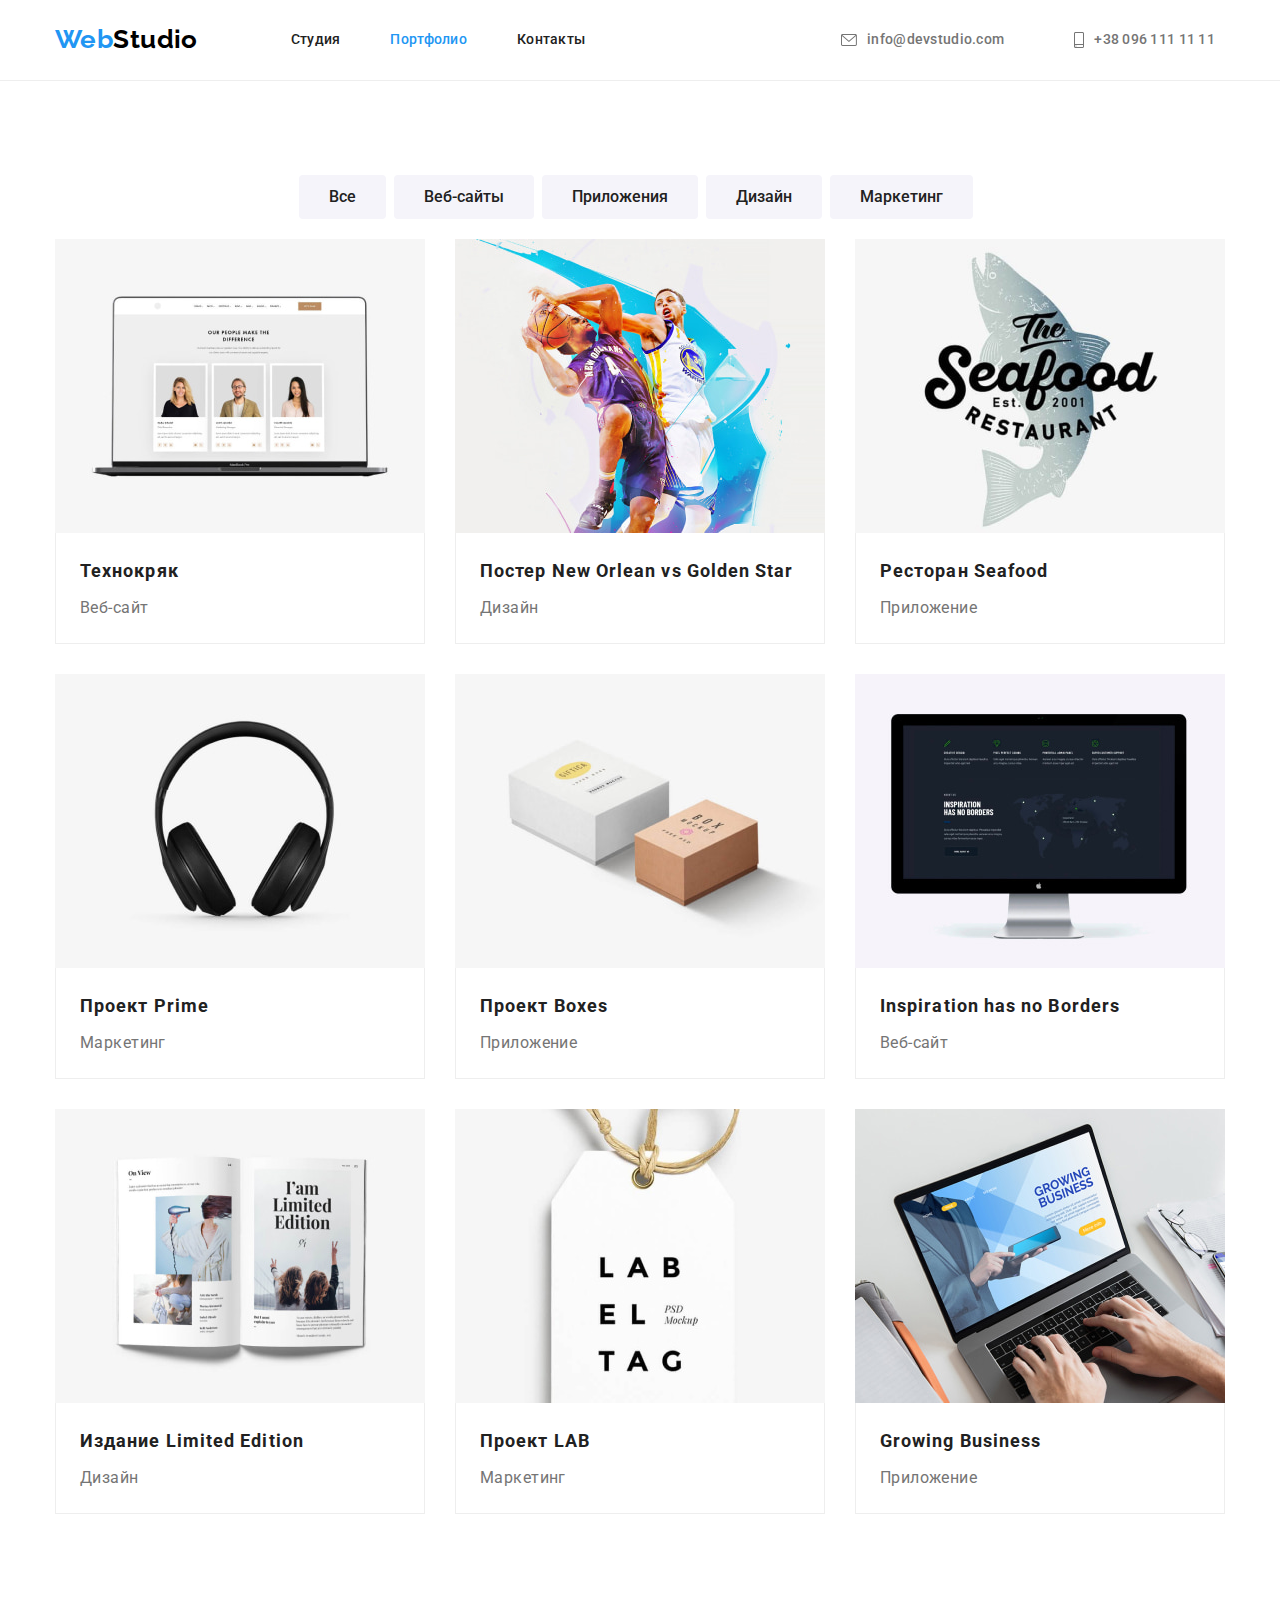
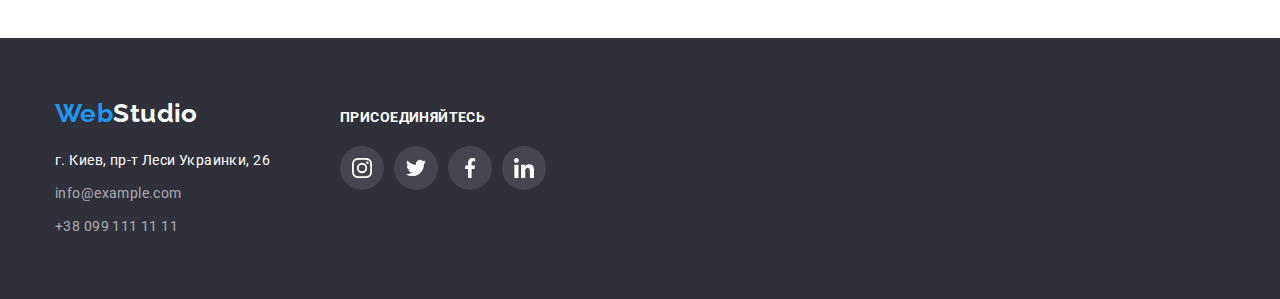
==== commit 80cac49b: "25.04.2022" ====
--- a/portfolio.html
+++ b/portfolio.html
@@ -62,7 +62,7 @@
             <!-- <div class="flex-container"> -->
             <ul class=" nav-projects list">
                 <li class="item btn-projects"><button type="button" class="button">Все</button> </li>
-                <li class="item btn-projects"><button type="button"class="button">Веб-сайты</button></li>
+                <li class="item btn-projects"><button type="button" class="button">Веб-сайты</button></li>
                 <li class="item btn-projects"><button type="button" class="button">Приложения</button></li>
                 <li class="item btn-projects"><button type="button" class="button">Дизайн</button></li>
                 <li class="item btn-projects"><button type="button" class="button">Маркетинг</button></li>
@@ -85,49 +85,49 @@
                 </div></a>
                 </li>
                 <li class="flex-element-work">
-                    <a href=""><img src="./images/restoran.jpg" width="370" alt="restoran-app">
+                    <a class="flex-work-links" href=""><img src="./images/restoran.jpg" width="370" alt="restoran-app">
                 <div class="card-text">
                         <h2 class="section-title-progects">Ресторан Seafood</h2>
                     <p class="section-text-progects">Приложение</p>
                 </div></a>
                 </li>
                 <li class="flex-element-work">
-                    <a href=""><img src="./images/progect-prime.jpg" width="370" alt="headphones">
+                    <a class="flex-work-links" href=""><img src="./images/progect-prime.jpg" width="370" alt="headphones">
                     <div class="card-text">
                         <h2 class="section-title-progects">Проект Prime</h2>
                     <p class="section-text-progects">Маркетинг</p>
                 </div></a>
                 </li>
                 <li class="flex-element-work">
-                    <a href=""><img src="./images/progect-boxes.jpg" width="370" alt="Boxes">
+                    <a class="flex-work-links" href=""><img src="./images/progect-boxes.jpg" width="370" alt="Boxes">
                     <div class="card-text">
                         <h2 class="section-title-progects">Проект Boxes</h2>
                     <p class="section-text-progects">Приложение</p>
                 </div></a>
                 </li>
                 <li class="flex-element-work">
-                    <a href=""><img src="./images/inspiration.jpg" width="370" alt="Imac">
+                    <a class="flex-work-links" href=""><img src="./images/inspiration.jpg" width="370" alt="Imac">
                     <div class="card-text">
                         <h2 class="section-title-progects">Inspiration has no Borders</h2>
                     <p class="section-text-progects">Веб-сайт</p>
                 </div></a>
                 </li>
                 <li class="flex-element-work">
-                    <a href=""><img src="./images/edition-limited.jpg" width="370" alt="Book">
+                    <a class="flex-work-links" href=""><img src="./images/edition-limited.jpg" width="370" alt="Book">
                     <div class="card-text">
                         <h2 class="section-title-progects">Издание Limited Edition</h2>
                     <p class="section-text-progects">Дизайн</p>
                 </div></a>
                 </li>
                 <li class="flex-element-work">
-                    <a href=""><img src="./images/project-lab.jpg" width="370" alt="Tag">
+                    <a class="flex-work-links" href=""><img src="./images/project-lab.jpg" width="370" alt="Tag">
                     <div class="card-text">
                         <h2 class="section-title-progects">Проект LAB</h2>
                     <p class="section-text-progects">Маркетинг</p>
                 </div></a>
                 </li>
                 <li class="flex-element-work">
-                    <a href=""><img src="./images/gro-bes.jpg" width="370" alt="Lapto and hands">
+                    <a class="flex-work-links" href=""><img src="./images/gro-bes.jpg" width="370" alt="Lapto and hands">
                     <div class="card-text">
                         <h2 class="section-title-progects">Growing Business</h2>
                     <p class="section-text-progects">Приложение</p>
@@ -138,7 +138,7 @@
             </div>
             </section>
         </main>
-< <footer class="footer-bg">
+    <footer class="footer-bg">
         <div class="conteiner footer-conteiner">
             <div class="footer-bg-flex">   
             <a href="https://www.google.com/"> <span class="web-logo-fr">Web</span><span
@@ -151,8 +151,8 @@
                     <li><a href="mailto:info@example.com" class="footer-list-contacts">info@example.com</a> </li>
                     <li><a href="tel:+380991111111" class="footer-list-contacts tel">+38 099 111 11 11</a> </li>
                 </ul>
-</div>
-            </address>
+
+            </address></div>
         
         <div class="social-footer">
              <p class="title-footer-bg">Присоединяйтесь</p>
--- a/css/style.css
+++ b/css/style.css
@@ -332,9 +332,7 @@
 
 .flex-element-work {
   flex-basis: calc((100% - 60px) / 3);
-  margin-right: 30px;
-  margin-top: 30px;
-  
+  margin-right: 30px; 
 }
 .flex-element-work:nth-child(3n) {
   margin-right: 0;
@@ -342,18 +340,20 @@
 .flex-element-work:nth-last-child(-1 + 3) {
   margin-bottom: 0;
 }
-.flex-work-link{
-
-}
-.flex-element-work:hover{
+.flex-work-links{
+display: block;
+margin-bottom: 30px;
+}
+.flex-work-links:hover{
   box-shadow:
   0px 1px 1px rgba(0, 0, 0, 0.12), 
   0px 4px 4px rgba(0, 0, 0, 0.06), 
   1px 4px 6px rgba(0, 0, 0, 0.16);
 }
-.work-position-img{
-
-}
+.flex-work-links:nth-last-child(-1 + 3) {
+  margin-bottom: 0;
+}
+
 .work-position{
   position: relative;
 }
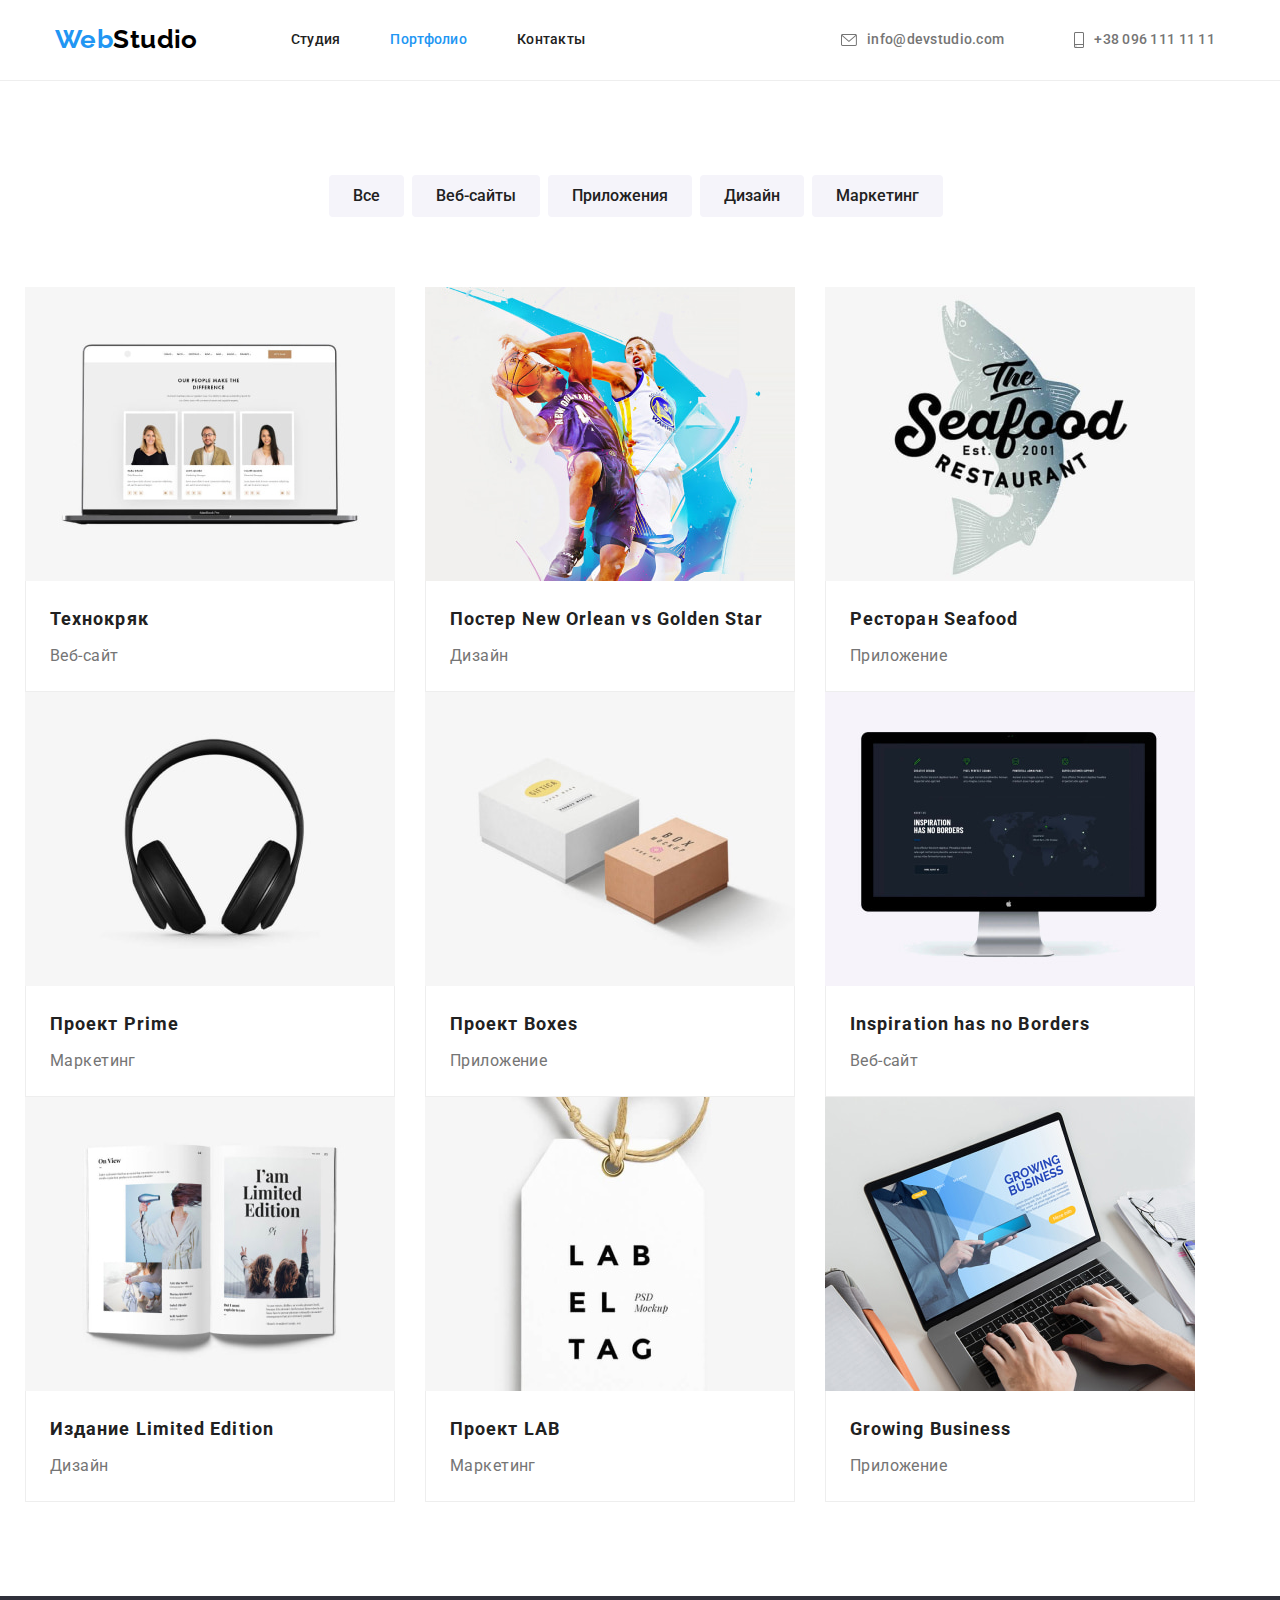
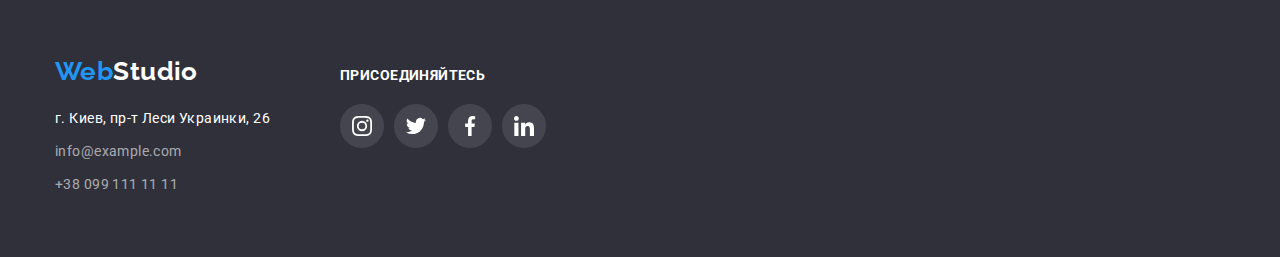
==== commit 65673b8c: "27.04.2022" ====
--- a/portfolio.html
+++ b/portfolio.html
@@ -61,11 +61,11 @@
             <h1 class="invisible-header">Nav-button</h1>
             <!-- <div class="flex-container"> -->
             <ul class=" nav-projects list">
-                <li class="item btn-projects"><button type="button" class="button">Все</button> </li>
-                <li class="item btn-projects"><button type="button" class="button">Веб-сайты</button></li>
-                <li class="item btn-projects"><button type="button" class="button">Приложения</button></li>
-                <li class="item btn-projects"><button type="button" class="button">Дизайн</button></li>
-                <li class="item btn-projects"><button type="button" class="button">Маркетинг</button></li>
+                <li class="item "><button type="button" class="button btn-projects">Все</button> </li>
+                <li class="item "><button type="button" class="button btn-projects">Веб-сайты</button></li>
+                <li class="item "><button type="button" class="button btn-projects">Приложения</button></li>
+                <li class="item "><button type="button" class="button btn-projects">Дизайн</button></li>
+                <li class="item "><button type="button" class="button btn-projects">Маркетинг</button></li>
             </ul>
         <!--progects-->
             <ul class="advantage list">
--- a/css/style.css
+++ b/css/style.css
@@ -237,8 +237,9 @@
 .advantage {
   display: flex;
   flex-wrap: wrap;
-  margin-right: -30px;
+  margin-left: -30px;
   margin-top: -30px;
+
 }
 
 .advantage-studio {
@@ -342,7 +343,6 @@
 }
 .flex-work-links{
 display: block;
-margin-bottom: 30px;
 }
 .flex-work-links:hover{
   box-shadow:
@@ -434,7 +434,7 @@
 .section-text {
   line-height: 1.7;
 }
-.logo-customers-icon{
+.customers-list{
 display: flex;
 }
 
@@ -457,7 +457,7 @@
 padding-bottom: 6px;
 padding-left: 22px;
 padding-right: 22px;
-
+margin-bottom: 50px;
 }
 .btn-projects:hover,
 .btn-projects:focus{
@@ -511,34 +511,42 @@
 .customers-list{
   display: flex;
     margin-top: 50px;
+    justify-content: space-between;
 }
 
 .customers-img{
-  flex-wrap: nowrap;
-  display: flex;
-  align-items: flex-start;
-  
+  width: 170px;
+  height: 92px;
+  
+}
+.customers-img:hover{
+  border-color: var(--accent-text-color);
 }
 .logo-customers{
   fill: var(--customers-border-color);
+  
+
+}
+.logo-customers:hover{
+  fill: var(--accent-text-color);
+  border-color: var(--accent-text-color);
+}
+
+.customers-img-logo:hover{
+  fill: var(--accent-text-color);
+  border-color: var(--accent-text-color);
+}
+.customers-img-logo{
+  width: 100%;
+  height: 100%;
+  display: flex;
+  align-items: center;
+  margin-right: 30px;
+  justify-content: space-around;
   border: 1px solid var(--customers-border-color);
   border-radius: 4px;
   cursor: pointer;
-  padding-top: 16px;
-  padding-bottom: 16px; 
-  padding-left: 32px; 
-  padding-right: 32px;
-}
-.logo-customers:hover{
-  fill: var(--accent-text-color);
-  border-color: var(--accent-text-color);
-}
-.customers-img-logo{
-  width: 170px;
-  height: 92px;
-  display: flex;
-  align-items: center;
-  margin-right: 30px;
+  padding: 16px 32px 16px 32px;
 }
 
 .footer-icon{
